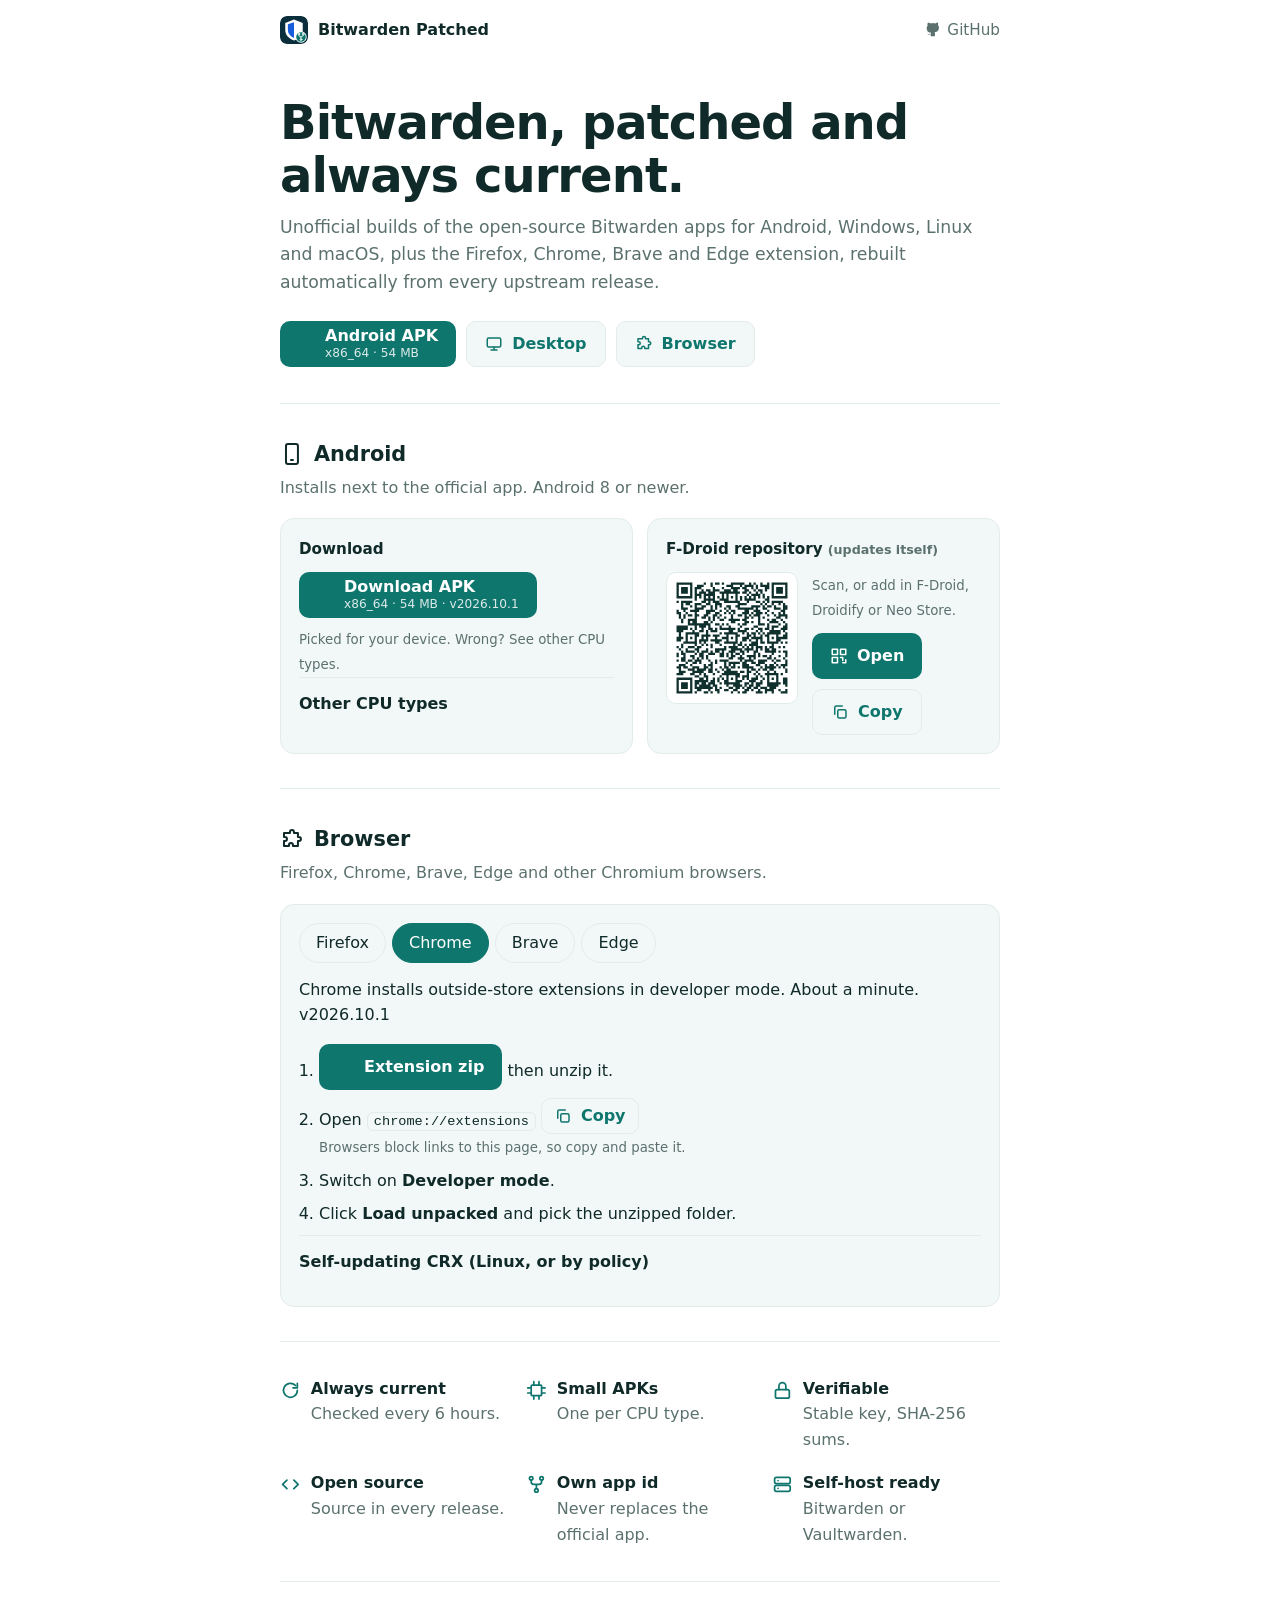
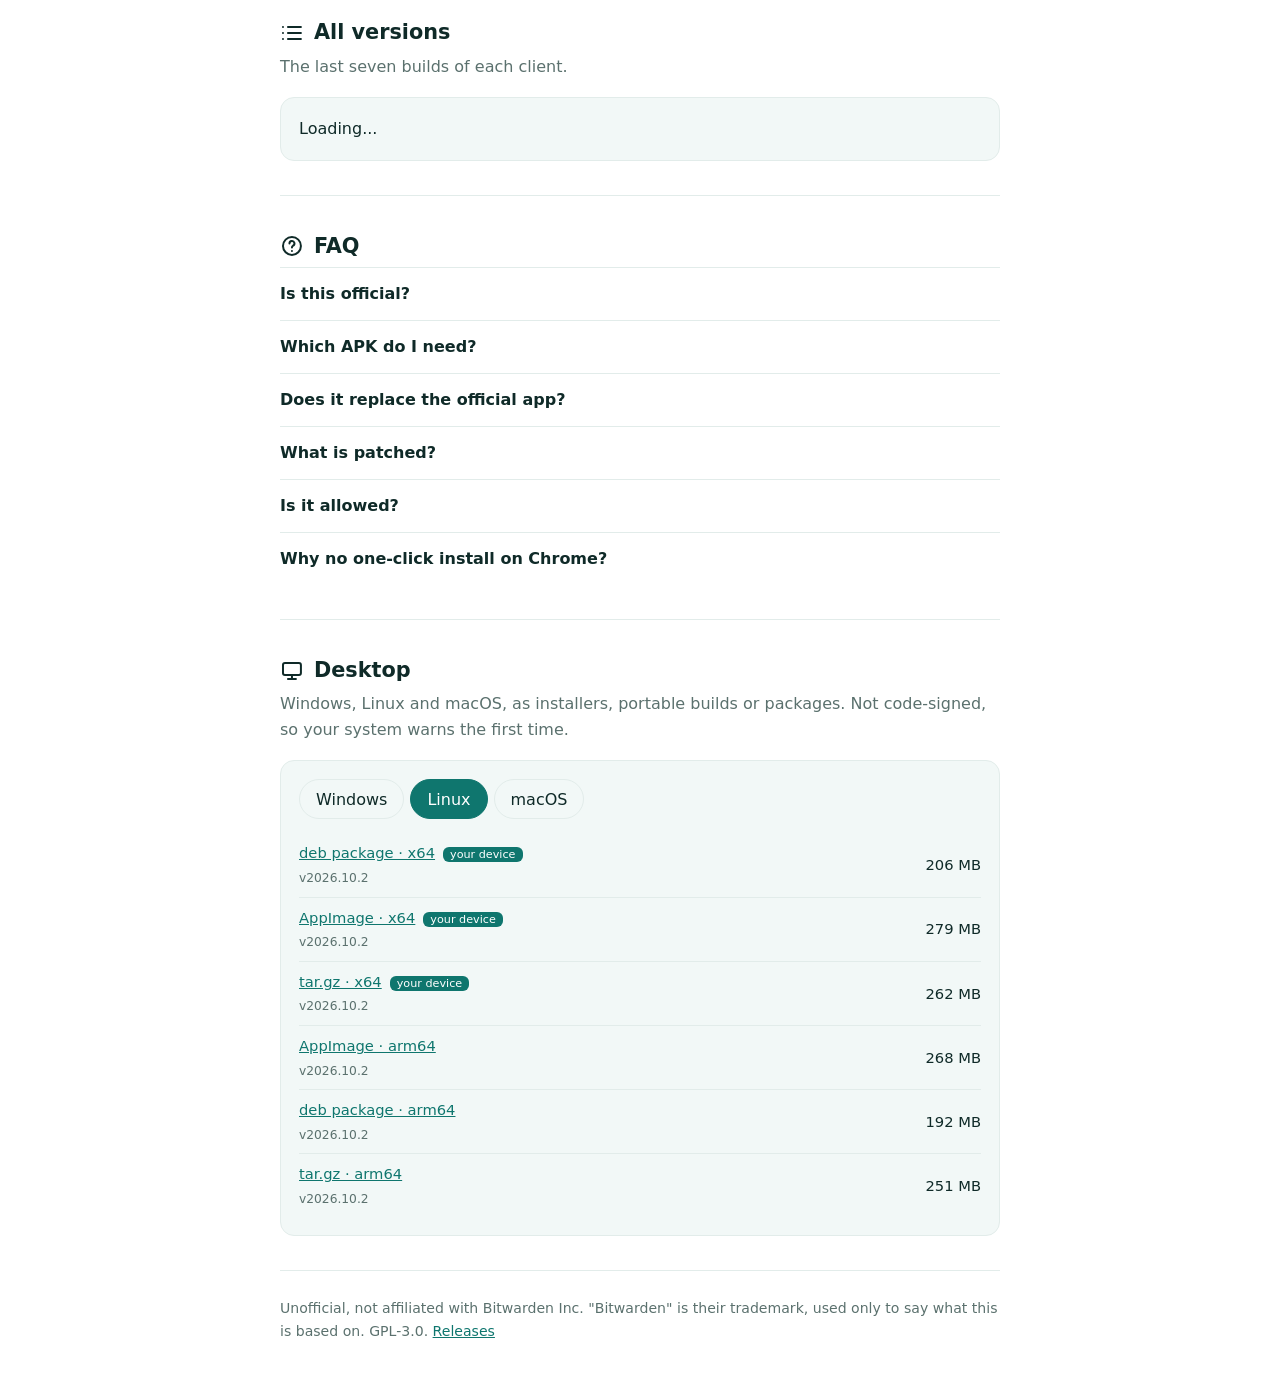
==== index.html @ cbc210ca "Bitwarden Patched site" ====
<!DOCTYPE html>
<html lang="en"><head><meta charset="utf-8">
<meta name="viewport" content="width=device-width,initial-scale=1,viewport-fit=cover">
<title>Bitwarden Patched: auto-updated Bitwarden for Android, Windows, Linux, macOS and browsers</title>
<meta name="description" content="Download patched, auto-updated builds of the open-source Bitwarden apps for Android (per-CPU APKs, F-Droid repo), Windows, Linux and macOS desktop, and the Firefox, Chrome, Brave and Edge extensions. Built from every upstream release.">
<meta name="keywords" content="Bitwarden, Bitwarden APK, Bitwarden F-Droid, Bitwarden TOTP, Bitwarden premium features, Vaultwarden client, Bitwarden fork, password manager">
<link rel="canonical" href="https://mkalmousli.github.io/BitwardenPatched/">
<meta name="theme-color" content="#0f766e"><meta name="color-scheme" content="light dark">
<link rel="icon" href="favicon.svg" type="image/svg+xml"><link rel="manifest" href="site.webmanifest">
<meta property="og:type" content="website"><meta property="og:site_name" content="Bitwarden Patched">
<meta property="og:title" content="Bitwarden Patched: auto-updated Bitwarden APK and browser extension">
<meta property="og:description" content="Patched builds of the open-source Bitwarden clients for Android, Windows, Linux, macOS, Firefox and Chromium browsers. Updated automatically.">
<meta property="og:url" content="https://mkalmousli.github.io/BitwardenPatched/">
<meta property="og:image" content="https://mkalmousli.github.io/BitwardenPatched/og.png"><meta property="og:image:width" content="1200"><meta property="og:image:height" content="630">
<meta name="twitter:card" content="summary_large_image"><meta name="twitter:title" content="Bitwarden Patched"><meta name="twitter:description" content="Auto-updated patched builds of the open-source Bitwarden apps for Android, Windows, Linux, macOS and browsers."><meta name="twitter:image" content="https://mkalmousli.github.io/BitwardenPatched/og.png">
<script type="application/ld+json">{"@context":"https://schema.org","@graph":[
{"@type":"SoftwareApplication","name":"Bitwarden Patched","applicationCategory":"SecurityApplication","operatingSystem":"Android 8+, Windows, Linux, macOS, Firefox, Chrome, Edge, Brave","description":"Unofficial patched builds of the open-source Bitwarden clients, rebuilt automatically from every upstream release.","url":"https://mkalmousli.github.io/BitwardenPatched/","image":"https://mkalmousli.github.io/BitwardenPatched/og.png","license":"https://www.gnu.org/licenses/gpl-3.0.html","isBasedOn":"https://github.com/bitwarden/android","offers":{"@type":"Offer","price":"0","priceCurrency":"USD"}},
{"@type":"FAQPage","mainEntity":[
{"@type":"Question","name":"Is Bitwarden Patched official?","acceptedAnswer":{"@type":"Answer","text":"No. It is an unofficial community fork built from the open-source Bitwarden clients and is not affiliated with Bitwarden Inc."}},
{"@type":"Question","name":"Which Android APK should I download?","acceptedAnswer":{"@type":"Answer","text":"Most phones made since 2017 need arm64-v8a. The site detects it for you. Older 32-bit phones need armeabi-v7a; emulators and Chromebooks usually need x86_64."}},
{"@type":"Question","name":"Does it replace the official Bitwarden app?","acceptedAnswer":{"@type":"Answer","text":"No. It uses its own application id (com.x8bit.bitwarden.patched), so it installs next to the official app."}},
{"@type":"Question","name":"How do I get automatic updates on Android?","acceptedAnswer":{"@type":"Answer","text":"Add the F-Droid repository from this page (scan the QR code) to F-Droid, Droidify or Neo Store."}}]}]}</script>
<style>
:root{--a:#0f766e;--a2:#14b8a6;--bg:#fff;--ink:#0f2a28;--mut:#5b716e;--line:#e2ecea;--soft:#f2f8f7;--on:#fff}
@media(prefers-color-scheme:dark){:root{--a:#2dd4bf;--a2:#14b8a6;--bg:#081a1b;--ink:#e6f4f2;--mut:#90b0ab;--line:#1a3b3b;--soft:#0e2527;--on:#042f2e}}
*{box-sizing:border-box;-webkit-tap-highlight-color:transparent}
a,button,summary{touch-action:manipulation}button,.btn,summary{-webkit-user-select:none;user-select:none}
:focus:not(:focus-visible){outline:none}:focus-visible{outline:2px solid var(--a2);outline-offset:2px}
html{scroll-behavior:smooth}
body{margin:0;font:16px/1.6 system-ui,-apple-system,"Segoe UI",Roboto,sans-serif;color:var(--ink);background:var(--bg);-webkit-text-size-adjust:100%}
a{color:var(--a)}
.i{width:1.15em;height:1.15em;fill:none;stroke:currentColor;stroke-width:2;stroke-linecap:round;stroke-linejoin:round;flex:none}
.wrap{max-width:760px;margin:auto;padding:0 20px}
.skip{position:absolute;left:-999px}.skip:focus{left:8px;top:8px;background:#fff;color:#000;padding:8px;z-index:9}
header{display:flex;align-items:center;gap:10px;height:60px}
.logo{width:28px;height:28px;border-radius:7px}
header b{margin-right:auto}
header a{color:var(--mut);text-decoration:none;display:flex;align-items:center;gap:6px;font-size:.95rem}
h1{font-size:clamp(2rem,7vw,3rem);line-height:1.1;margin:36px 0 12px;letter-spacing:-.02em}
.lead{color:var(--mut);font-size:1.08rem;margin:0 0 24px}
.row{display:flex;gap:10px;flex-wrap:wrap}
.btn{display:inline-flex;align-items:center;justify-content:center;gap:9px;background:var(--a);color:var(--on);text-decoration:none;border:0;border-radius:10px;padding:0 18px;min-height:46px;font:inherit;font-weight:600;cursor:pointer;transition:opacity .15s,transform .1s}
.btn:hover{opacity:.9}.btn:active{transform:scale(.97)}
.btn.alt{background:var(--soft);color:var(--a);border:1px solid var(--line)}
.btn small{display:block;font-weight:400;font-size:.76rem;opacity:.85;line-height:1.2;color:inherit}
.btn .i{width:18px;height:18px}.i.fill{fill:currentColor;stroke:none}
.btn span{text-align:left;line-height:1.25}
section{padding:34px 0;border-top:1px solid var(--line)}
h2{display:flex;align-items:center;gap:10px;font-size:1.3rem;margin:0 0 4px}
.sub{color:var(--mut);margin:0 0 18px}
.box{border:1px solid var(--line);border-radius:14px;padding:18px;background:var(--soft)}
.two{display:grid;grid-template-columns:1fr 1fr;gap:14px}
@media(max-width:640px){.two{grid-template-columns:1fr}.btn.full{width:100%}}
.qr{display:flex;gap:14px;align-items:flex-start}
.qr img{width:132px;height:132px;border-radius:10px;background:#fff;padding:5px;border:1px solid var(--line);flex:none}
h3{font-size:.95rem;margin:0 0 10px}
.muted,small{color:var(--mut)}
code{background:var(--soft);border:1px solid var(--line);padding:1px 6px;border-radius:6px;font-size:.85rem;overflow-wrap:anywhere}
.tabs{display:flex;gap:6px;flex-wrap:wrap;margin-bottom:14px}
.tabs button{border:1px solid var(--line);background:none;color:var(--ink);border-radius:999px;padding:0 16px;min-height:40px;font:inherit;cursor:pointer}
.tabs button.on{background:var(--a);color:var(--on);border-color:var(--a)}
ol{padding-left:20px;margin:8px 0}li{margin:8px 0}
table{width:100%;border-collapse:collapse;font-size:.92rem}td{padding:8px 0;border-bottom:1px solid var(--line)}td:last-child{text-align:right;white-space:nowrap}tr:last-child td{border:0}
details{border-top:1px solid var(--line);padding:6px 0}details:first-child{border:0}
summary{cursor:pointer;font-weight:600;min-height:40px;display:flex;align-items:center}
summary::marker{color:var(--mut)}
.tag{font-size:.7rem;background:var(--a);color:var(--on);border-radius:6px;padding:1px 7px;margin-left:8px}
.facts{display:grid;grid-template-columns:repeat(auto-fit,minmax(200px,1fr));gap:18px;list-style:none;padding:0;margin:0}
.facts li{display:flex;gap:10px;align-items:flex-start;margin:0;color:var(--mut)}.facts .i{color:var(--a);margin-top:4px;width:1.3em;height:1.3em}.facts b{color:var(--ink);display:block}
footer{border-top:1px solid var(--line);padding:26px 0 48px;color:var(--mut);font-size:.88rem}
.skeleton{color:var(--mut)}
@media(prefers-reduced-motion:reduce){*{transition:none!important;scroll-behavior:auto!important}}
</style></head><body>
<svg width="0" height="0" style="position:absolute" aria-hidden="true"><defs>
<symbol id="phone" viewBox="0 0 24 24"><rect x="6" y="2" width="12" height="20" rx="2"/><path d="M11 18h2"/></symbol>
<symbol id="monitor" viewBox="0 0 24 24"><rect x="3" y="4" width="18" height="12" rx="2"/><path d="M8 20h8M12 16v4"/></symbol><symbol id="puzzle" viewBox="0 0 24 24"><path d="M10 4a2 2 0 1 1 4 0v1h4v4h1a2 2 0 1 1 0 4h-1v5h-5v-1a2 2 0 1 0-4 0v1H4v-5h1a2 2 0 1 0 0-4H4V5h6z"/></symbol>
<symbol id="dl" viewBox="0 0 24 24"><path d="M12 3v12m0 0l-4-4m4 4l4-4M4 20h16"/></symbol>
<symbol id="copy" viewBox="0 0 24 24"><rect x="9" y="9" width="11" height="11" rx="2"/><path d="M5 15V6a2 2 0 0 1 2-2h8"/></symbol>
<symbol id="check" viewBox="0 0 24 24"><path d="M5 12l5 5L20 7"/></symbol>
<symbol id="gh" viewBox="0 0 24 24"><path d="M9 19c-4 1-4-2-6-2m12 4v-3.5c0-1 .1-1.400-.5-2 3-.3 6-1.500 6-6.500a5 5 0 0 0-1.300-3.500 4.600 4.600 0 0 0-.1-3.500s-1.100-.3-3.500 1.300a12 12 0 0 0-6 0C6.200 2.300 5.100 2.600 5.100 2.600a4.600 4.600 0 0 0-.1 3.500A5 5 0 0 0 3.700 9.600c0 5 3 6.200 6 6.500-.6.600-.6 1.200-.5 2V21"/></symbol>
<symbol id="refresh" viewBox="0 0 24 24"><path d="M20 12a8 8 0 1 1-2.300-5.700M20 4v5h-5"/></symbol>
<symbol id="cpu" viewBox="0 0 24 24"><rect x="6" y="6" width="12" height="12" rx="1"/><path d="M9 2v4m6-4v4M9 18v4m6-4v4M2 9h4m-4 6h4m12-6h4m-4 6h4"/></symbol>
<symbol id="lock" viewBox="0 0 24 24"><rect x="4" y="11" width="16" height="10" rx="2"/><path d="M8 11V7a4 4 0 0 1 8 0v4"/></symbol>
<symbol id="code" viewBox="0 0 24 24"><path d="M8 7l-5 5 5 5m8-10l5 5-5 5"/></symbol>
<symbol id="fork" viewBox="0 0 24 24"><circle cx="6" cy="5" r="2"/><circle cx="18" cy="5" r="2"/><circle cx="12" cy="19" r="2"/><path d="M6 7v2a3 3 0 0 0 3 3h6a3 3 0 0 0 3-3V7M12 12v5"/></symbol>
<symbol id="server" viewBox="0 0 24 24"><rect x="3" y="4" width="18" height="7" rx="2"/><rect x="3" y="13" width="18" height="7" rx="2"/><path d="M7 7.500h.01M7 16.500h.01"/></symbol>
<symbol id="qr" viewBox="0 0 24 24"><rect x="3" y="3" width="7" height="7"/><rect x="14" y="3" width="7" height="7"/><rect x="3" y="14" width="7" height="7"/><path d="M14 14h3v3m4 0v4h-4m0-3v-1"/></symbol>
<symbol id="help" viewBox="0 0 24 24"><circle cx="12" cy="12" r="9"/><path d="M9.500 9.500a2.500 2.500 0 1 1 3.500 2.300c-.7.400-1 .9-1 1.700M12 17h.01"/></symbol>
<symbol id="list" viewBox="0 0 24 24"><path d="M8 6h13M8 12h13M8 18h13M3 6h.01M3 12h.01M3 18h.01"/></symbol>
</defs></svg>
<a class="skip" href="#main">Skip to content</a>
<div class="wrap">
<header><svg class="logo" viewBox="0 0 64 64" aria-hidden="true"><rect width="64" height="64" rx="14" fill="#0b2e3c"/><path d="M32 8 12 16v16c0 12 8 19 20 24 12-5 20-12 20-24V16z" fill="#fff"/><path d="M32 14v36c-9-4-14-10-14-18V19z" fill="#175ddc"/><circle cx="48" cy="48" r="13" fill="#fff"/><circle cx="48" cy="48" r="11" fill="#0f766e"/><g stroke="#fff" stroke-width="2" fill="none" stroke-linecap="round"><path d="M43 41v4l5 3v5M53 41v4l-5 3"/><circle cx="43" cy="41" r="2" fill="#0f766e"/><circle cx="53" cy="41" r="2" fill="#0f766e"/><circle cx="48" cy="54" r="2" fill="#0f766e"/></g></svg>
<b>Bitwarden Patched</b><a href="https://github.com/mkalmousli/BitwardenPatched"><svg class="i fill"><use href="#gh"/></svg><span>GitHub</span></a></header>

<main id="main">
<h1>Bitwarden, patched and always current.</h1>
<p class="lead">Unofficial builds of the open-source Bitwarden apps for Android, Windows, Linux and macOS, plus the Firefox, Chrome, Brave and Edge extension, rebuilt automatically from every upstream release.</p>
<div class="row"><a class="btn" id="heroApk" href="#android"><svg class="i"><use href="#phone"/></svg><span>Android</span></a><a class="btn alt" href="#desktop"><svg class="i"><use href="#monitor"/></svg><span>Desktop</span></a><a class="btn alt" href="#browser"><svg class="i"><use href="#puzzle"/></svg><span>Browser</span></a></div>

<section id="android" style="margin-top:36px"><h2><svg class="i"><use href="#phone"/></svg>Android</h2><p class="sub">Installs next to the official app. Android 8 or newer.</p>
<div class="two">
<div class="box"><h3>Download</h3><div id="apk" class="skeleton">Loading latest version...</div>
<details><summary>Other CPU types</summary><div id="apks"></div></details></div>
<div class="box"><h3>F-Droid repository <small>(updates itself)</small></h3>
<div class="qr"><img id="qr" src="fdroid-qr.svg" alt="QR code for the F-Droid repository" width="132" height="132">
<div><p class="muted" style="margin:0 0 10px"><small>Scan, or add in F-Droid, Droidify or Neo Store.</small></p>
<div class="row"><a class="btn" id="fd" href="#"><svg class="i"><use href="#qr"/></svg>Open</a><button class="btn alt" id="cp" type="button"><svg class="i"><use href="#copy"/></svg>Copy</button></div></div></div></div>
</div></section>

<section id="browser"><h2><svg class="i"><use href="#puzzle"/></svg>Browser</h2><p class="sub">Firefox, Chrome, Brave, Edge and other Chromium browsers.</p>
<div class="box"><div class="tabs" id="tabs" role="tablist"></div><div id="bro" class="skeleton">Loading...</div></div></section>

<section><ul class="facts">
<li><svg class="i"><use href="#refresh"/></svg><div><b>Always current</b>Checked every 6 hours.</div></li>
<li><svg class="i"><use href="#cpu"/></svg><div><b>Small APKs</b>One per CPU type.</div></li>
<li><svg class="i"><use href="#lock"/></svg><div><b>Verifiable</b>Stable key, SHA-256 sums.</div></li>
<li><svg class="i"><use href="#code"/></svg><div><b>Open source</b>Source in every release.</div></li>
<li><svg class="i"><use href="#fork"/></svg><div><b>Own app id</b>Never replaces the official app.</div></li>
<li><svg class="i"><use href="#server"/></svg><div><b>Self-host ready</b>Bitwarden or Vaultwarden.</div></li>
</ul></section>

<section id="downloads"><h2><svg class="i"><use href="#list"/></svg>All versions</h2><p class="sub">The last seven builds of each client.</p>
<div class="box" id="dl">Loading...</div></section>

<section id="faq"><h2><svg class="i"><use href="#help"/></svg>FAQ</h2>
<details><summary>Is this official?</summary><p>No. It is an unofficial fork of the open-source Bitwarden clients, not affiliated with Bitwarden Inc.</p></details>
<details><summary>Which APK do I need?</summary><p>Most phones since 2017 need <b>arm64-v8a</b>, and the button above picks for you. Older 32-bit phones: <b>armeabi-v7a</b>. Emulators and Chromebooks: <b>x86_64</b>.</p></details>
<details><summary>Does it replace the official app?</summary><p>No. The app id is <code>com.x8bit.bitwarden.patched</code>, so both install side by side. You sign in with your normal account.</p></details>
<details><summary>What is patched?</summary><p>The client-side premium check, plus name, app id and logo badge. Encryption, networking and sync are untouched, and anything the server enforces still follows your plan. <a href="https://github.com/mkalmousli/BitwardenPatched#patches">Patch list</a>.</p></details>
<details><summary>Is it allowed?</summary><p>The clients are GPL-3.0, so modifying and redistributing them is permitted. Bitwarden's hosted service has its own terms; self-hosting is the intended setup.</p></details>
<details><summary>Why no one-click install on Chrome?</summary><p>Chrome, Brave and Edge only install outside-store extensions in developer mode. Firefox installs the signed add-on directly.</p></details>
</section>
</main>
<section id="desktop"><h2><svg class="i"><use href="#monitor"/></svg>Desktop</h2><p class="sub">Windows, Linux and macOS, as installers, portable builds or packages. Not code-signed, so your system warns the first time.</p>
<div class="box"><div class="tabs" id="ostabs" role="tablist"></div><div id="dsk" class="skeleton">Loading...</div></div></section>
<footer>Unofficial, not affiliated with Bitwarden Inc. "Bitwarden" is their trademark, used only to say what this is based on. GPL-3.0. <a href="https://github.com/mkalmousli/BitwardenPatched/releases">Releases</a></footer>
</div>

<script>
const R="mkalmousli/BitwardenPatched",FP="B1D78FEC2A8513EFD0EF78AE2C73887DFDC84F4CE6C786C61D524E1D4B43821B";
const $=id=>document.getElementById(id),mb=n=>(n/1048576).toFixed(0)+" MB",fmt=n=>n.toLocaleString(),day=d=>new Date(d).toLocaleDateString(undefined,{year:"numeric",month:"short",day:"numeric"});
const ic=n=>`<svg class="i"><use href="#${n}"/></svg>`;
const base=location.origin+location.pathname.replace(/[^/]*$/,"");
const repoUrl=base+"repo?fingerprint="+FP;
$("fd").href=repoUrl.replace(/^https?:\/\//,"fdroidrepos://");
const copied=(b,html)=>{b.innerHTML=ic("check")+"Copied";setTimeout(()=>b.innerHTML=html,1500)};
$("cp").onclick=()=>navigator.clipboard.writeText(repoUrl).then(()=>copied($("cp"),ic("copy")+"Copy"));

const ABI={"arm64-v8a":"Most phones since 2017","armeabi-v7a":"Older 32-bit phones","x86_64":"Emulators, Chromebooks","x86":"Old emulators","universal":"Any device (larger)"};
async function guessAbi(){
  try{const h=await navigator.userAgentData.getHighEntropyValues(["architecture","bitness"]);
    if(h.architecture==="arm")return h.bitness==="32"?"armeabi-v7a":"arm64-v8a";
    if(h.architecture==="x86")return h.bitness==="32"?"x86":"x86_64";}catch(e){}
  return /armv7|armeabi/i.test(navigator.userAgent)?"armeabi-v7a":"arm64-v8a";
}
const abiOf=a=>(a.name.match(/-(arm64-v8a|armeabi-v7a|x86[_-]64|x86|universal)\.apk$/)||[])[1]?.replace("x86-64","x86_64");
const me=navigator.brave?"brave":/Firefox\//.test(navigator.userAgent)?"firefox":/Edg\//.test(navigator.userAgent)?"edge":"chrome";
const BROWSERS={firefox:{name:"Firefox",ext:"about:debugging#/runtime/this-firefox"},chrome:{name:"Chrome",ext:"chrome://extensions"},brave:{name:"Brave",ext:"brave://extensions"},edge:{name:"Edge",ext:"edge://extensions"}};
let rel={},counts={};
const dl=a=>a.pages?base+a.pages:a.release_url,cnt=a=>counts[a.name]!=null?` &middot; ${fmt(counts[a.name])} downloads`:"";
function showBrowser(k){
  document.querySelectorAll("#tabs button").forEach(b=>{b.classList.toggle("on",b.dataset.k===k);b.setAttribute("aria-selected",b.dataset.k===k)});
  const v=rel.browser;$("bro").classList.remove("skeleton");
  if(!v){$("bro").textContent="No browser release yet.";return}
  const a=v.assets,zip=a.find(x=>/chrome\.zip$/.test(x.name)),ffzip=a.find(x=>/firefox\.zip$/.test(x.name)),
    xpi=a.find(x=>x.name.endsWith(".xpi")&&x.pages),crx=a.find(x=>x.name.endsWith(".crx")&&x.pages),ver=v.tag.replace("browser-v","");
  if(k==="firefox"){
    $("bro").innerHTML=xpi?`<a class="btn full" href="${dl(xpi)}">${ic("dl")}<span>Add to Firefox<small>One click, then confirm. Updates itself. v${ver}</small></span></a>`
      :`<p>The signed Firefox add-on is not available for this version yet.</p>`+(ffzip?`<a class="btn" href="${ffzip.release_url}">${ic("dl")}Firefox zip</a><p class="muted"><small>Temporary install: open <code>about:debugging#/runtime/this-firefox</code>, choose Load Temporary Add-on, pick the zip.</small></p>`:"");
  }else{
    const b=BROWSERS[k];
    $("bro").innerHTML=`<p style="margin-top:0">${b.name} installs outside-store extensions in developer mode. About a minute. v${ver}</p>
    <ol><li><a class="btn" href="${zip?zip.release_url:"#"}">${ic("dl")}Extension zip</a> then unzip it.</li>
    <li>Open <code>${b.ext}</code> <button class="btn alt" id="ce" type="button" style="min-height:36px;padding:0 12px">${ic("copy")}Copy</button><br><small>Browsers block links to this page, so copy and paste it.</small></li>
    <li>Switch on <b>Developer mode</b>.</li><li>Click <b>Load unpacked</b> and pick the unzipped folder.</li></ol>
    ${crx?`<details><summary>Self-updating CRX (Linux, or by policy)</summary><p><a class="btn alt" href="${dl(crx)}">${ic("dl")}.crx</a></p><p class="muted"><small>Drag it onto the extensions page. Chrome on Windows and macOS only accepts it through an extension policy.</small></p></details>`:""}`;
    $("ce").onclick=()=>navigator.clipboard.writeText(b.ext).then(()=>copied($("ce"),ic("copy")+"Copy"));
  }
}
const OSN={windows:"Windows",linux:"Linux",macos:"macOS"},myos=/Win/.test(navigator.platform)?"windows":/Mac/.test(navigator.platform)?"macos":"linux";
const osOf=a=>(a.name.match(/-(windows|linux|macos)-(x64|arm64)-/)||[]).slice(1);
const kindOf=n=>/Setup/.test(n)?"Installer":/Portable/.test(n)?"Portable exe":/AppImage$/.test(n)?"AppImage":/\.deb$/.test(n)?"deb package":/\.dmg$/.test(n)?"dmg disk image":/\.zip$/.test(n)?"zip":/tar\.gz$/.test(n)?"tar.gz":n;
async function myArch(){try{const h=await navigator.userAgentData.getHighEntropyValues(["architecture"]);return h.architecture==="arm"?"arm64":"x64"}catch(e){return /Mac/.test(navigator.platform)?"arm64":"x64"}}
async function showDesktop(k){
  document.querySelectorAll("#ostabs button").forEach(b=>{b.classList.toggle("on",b.dataset.k===k);b.setAttribute("aria-selected",b.dataset.k===k)});
  const v=rel.desktop;$("dsk").classList.remove("skeleton");
  if(!v){$("dsk").textContent="No desktop release yet.";return}
  const mine=await myArch(),rows=v.assets.filter(a=>osOf(a)[0]===k&&!/source/.test(a.name)).sort((a,b)=>(osOf(b)[1]===mine)-(osOf(a)[1]===mine));
  $("dsk").innerHTML=rows.length?"<table>"+rows.map(a=>`<tr><td><a href="${dl(a)}">${kindOf(a.name)} &middot; ${osOf(a)[1]}</a>${osOf(a)[1]===mine?'<span class="tag">your device</span>':""}<br><small>v${v.tag.replace("desktop-v","")}${cnt(a)}</small></td><td>${mb(a.size)}</td></tr>`).join("")+"</table>":"Not built for "+OSN[k]+" yet.";
}
function versionTable(list,label){
  return list.map((v,i)=>`<details ${i?"":"open"}><summary>${label} ${v.tag.replace(/^browser-|^desktop-|-bwpm$/g,"")}<small>&nbsp;&middot; ${day(v.built)}</small>${i?"":'<span class="tag">latest</span>'}</summary><p style="margin:0 0 6px"><small><a href="${v.release}">Release notes and checksums</a></small></p><table>`+
    v.assets.filter(a=>a.name!=="SHA256SUMS").map(a=>`<tr><td><a href="${dl(a)}">${a.name.replace(/^bitwarden-patched-/,"")}</a><br><small>${cnt(a).replace(/^ &middot; /,"")}</small></td><td>${mb(a.size)}</td></tr>`).join("")+"</table></details>").join("");
}
Promise.all([fetch("data/versions.json").then(r=>r.json()),
  fetch(`https://api.github.com/repos/${R}/releases?per_page=30`).then(r=>r.json()).catch(()=>[])]).then(async([d,rs])=>{
  if(Array.isArray(rs))for(const r of rs)for(const a of r.assets)counts[a.name]=a.download_count;
  rel={android:d.android[0],browser:d.browser[0],desktop:(d.desktop||[])[0]};
  const apks=(rel.android?.assets||[]).filter(abiOf),guess=await guessAbi(),best=apks.find(a=>abiOf(a)===guess)||apks[0];
  $("apk").classList.remove("skeleton");
  if(best){
    $("apk").innerHTML=`<a class="btn full" href="${dl(best)}">${ic("dl")}<span>Download APK<small>${abiOf(best)} &middot; ${mb(best.size)} &middot; v${rel.android.tag.replace(/^v|-bwpm$/g,"")}</small></span></a><p class="muted" style="margin:8px 0 0"><small>Picked for your device. Wrong? See other CPU types.</small></p>`;
    $("heroApk").href=dl(best);$("heroApk").innerHTML=`${ic("dl")}<span>Android APK<small>${abiOf(best)} &middot; ${mb(best.size)}</small></span>`;
  }else $("apk").textContent="No Android release yet.";
  $("apks").innerHTML="<table>"+apks.map(a=>`<tr><td><a href="${dl(a)}">${abiOf(a)}</a>${abiOf(a)===guess?'<span class="tag">your device</span>':""}<br><small>${ABI[abiOf(a)]}</small></td><td>${mb(a.size)}</td></tr>`).join("")+"</table>";
  $("tabs").innerHTML=Object.entries(BROWSERS).map(([k,b])=>`<button data-k="${k}" role="tab" type="button">${b.name}</button>`).join("");
  document.querySelectorAll("#tabs button").forEach(b=>b.onclick=()=>showBrowser(b.dataset.k));
  showBrowser(me);
  $("ostabs").innerHTML=Object.entries(OSN).map(([k,n])=>`<button data-k="${k}" role="tab" type="button">${n}</button>`).join("");
  document.querySelectorAll("#ostabs button").forEach(b=>b.onclick=()=>showDesktop(b.dataset.k));
  showDesktop(myos);
  $("dl").innerHTML=(d.android.length?"<h3>Android</h3>"+versionTable(d.android,"Android"):"")+(d.browser.length?"<h3 style='margin-top:18px'>Browser extension</h3>"+versionTable(d.browser,"Browser"):"")+((d.desktop||[]).length?"<h3 style='margin-top:18px'>Desktop</h3>"+versionTable(d.desktop,"Desktop"):"")||"No releases yet.";
}).catch(()=>{for(const i of["apk","bro","dsk","dl"]){$(i).classList.remove("skeleton");$(i).innerHTML=`<a class="btn" href="https://github.com/${R}/releases">Open releases on GitHub</a>`}});
</script></body></html>
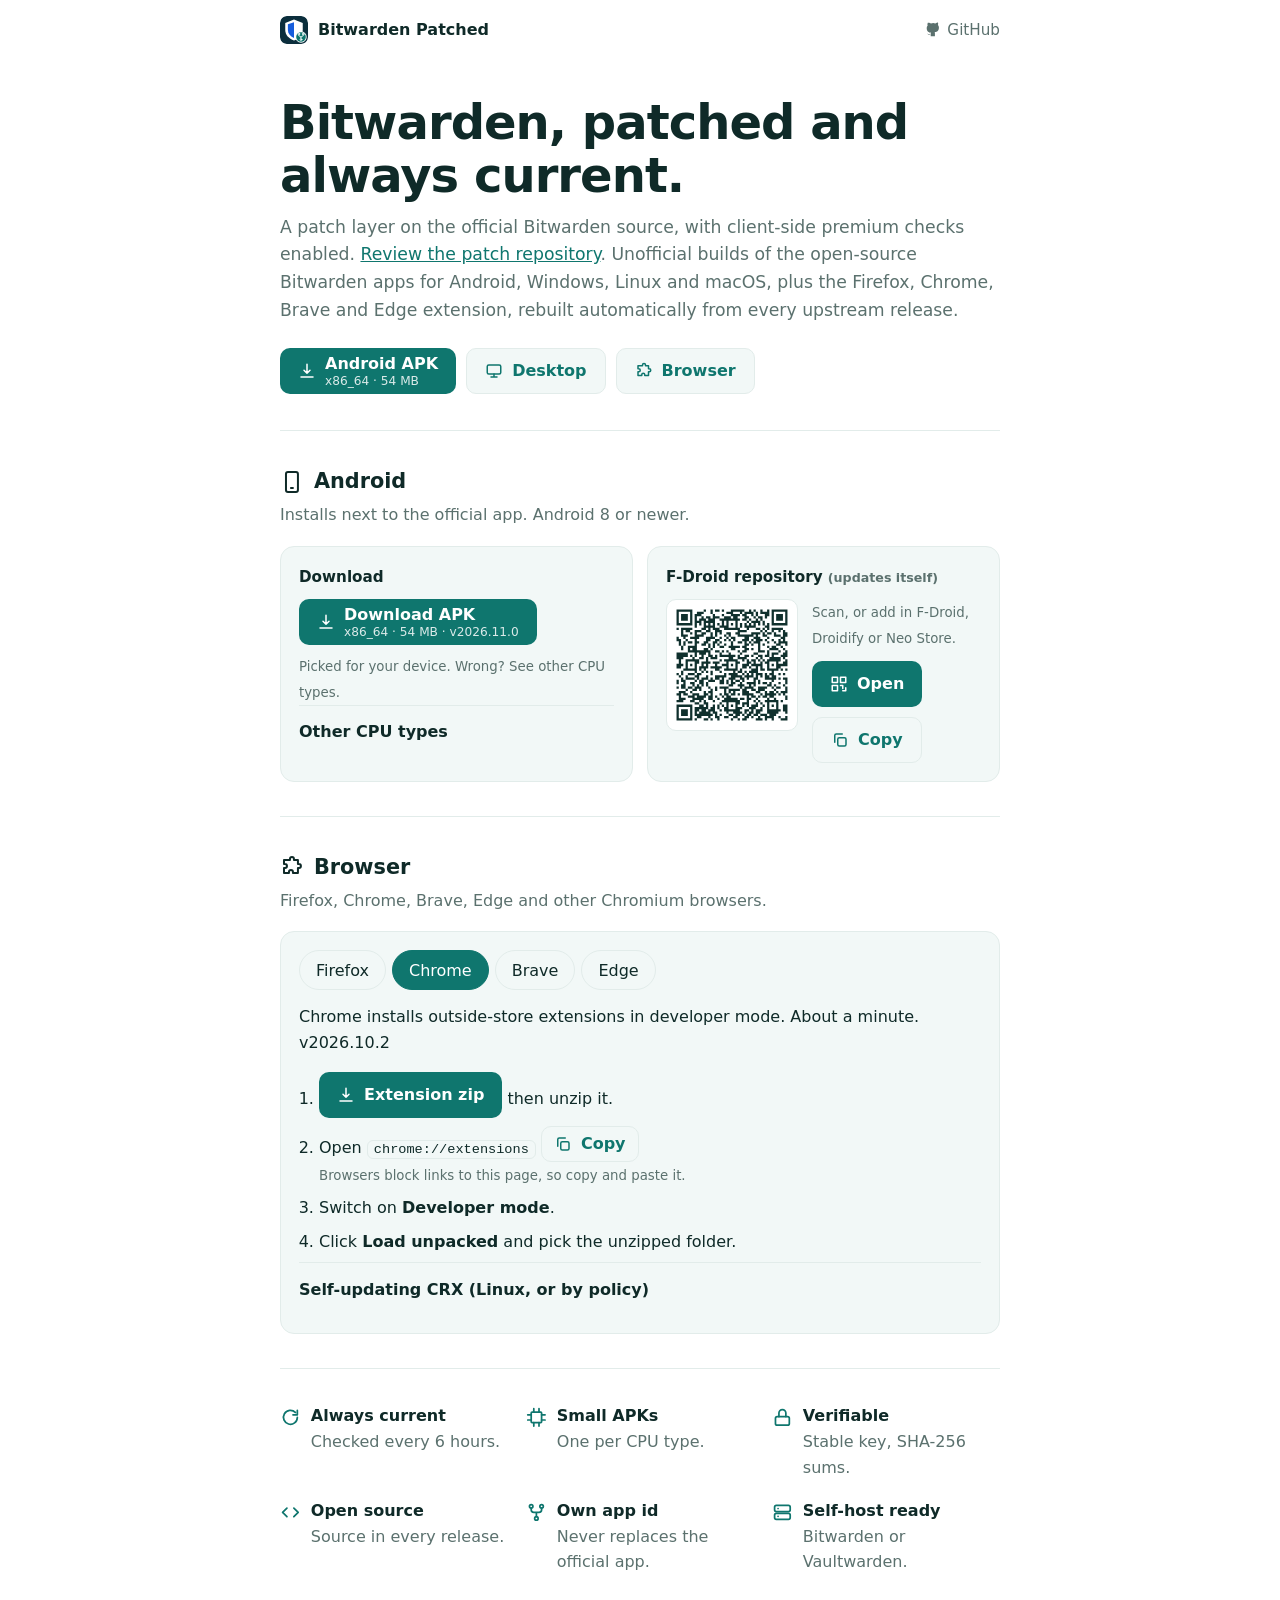
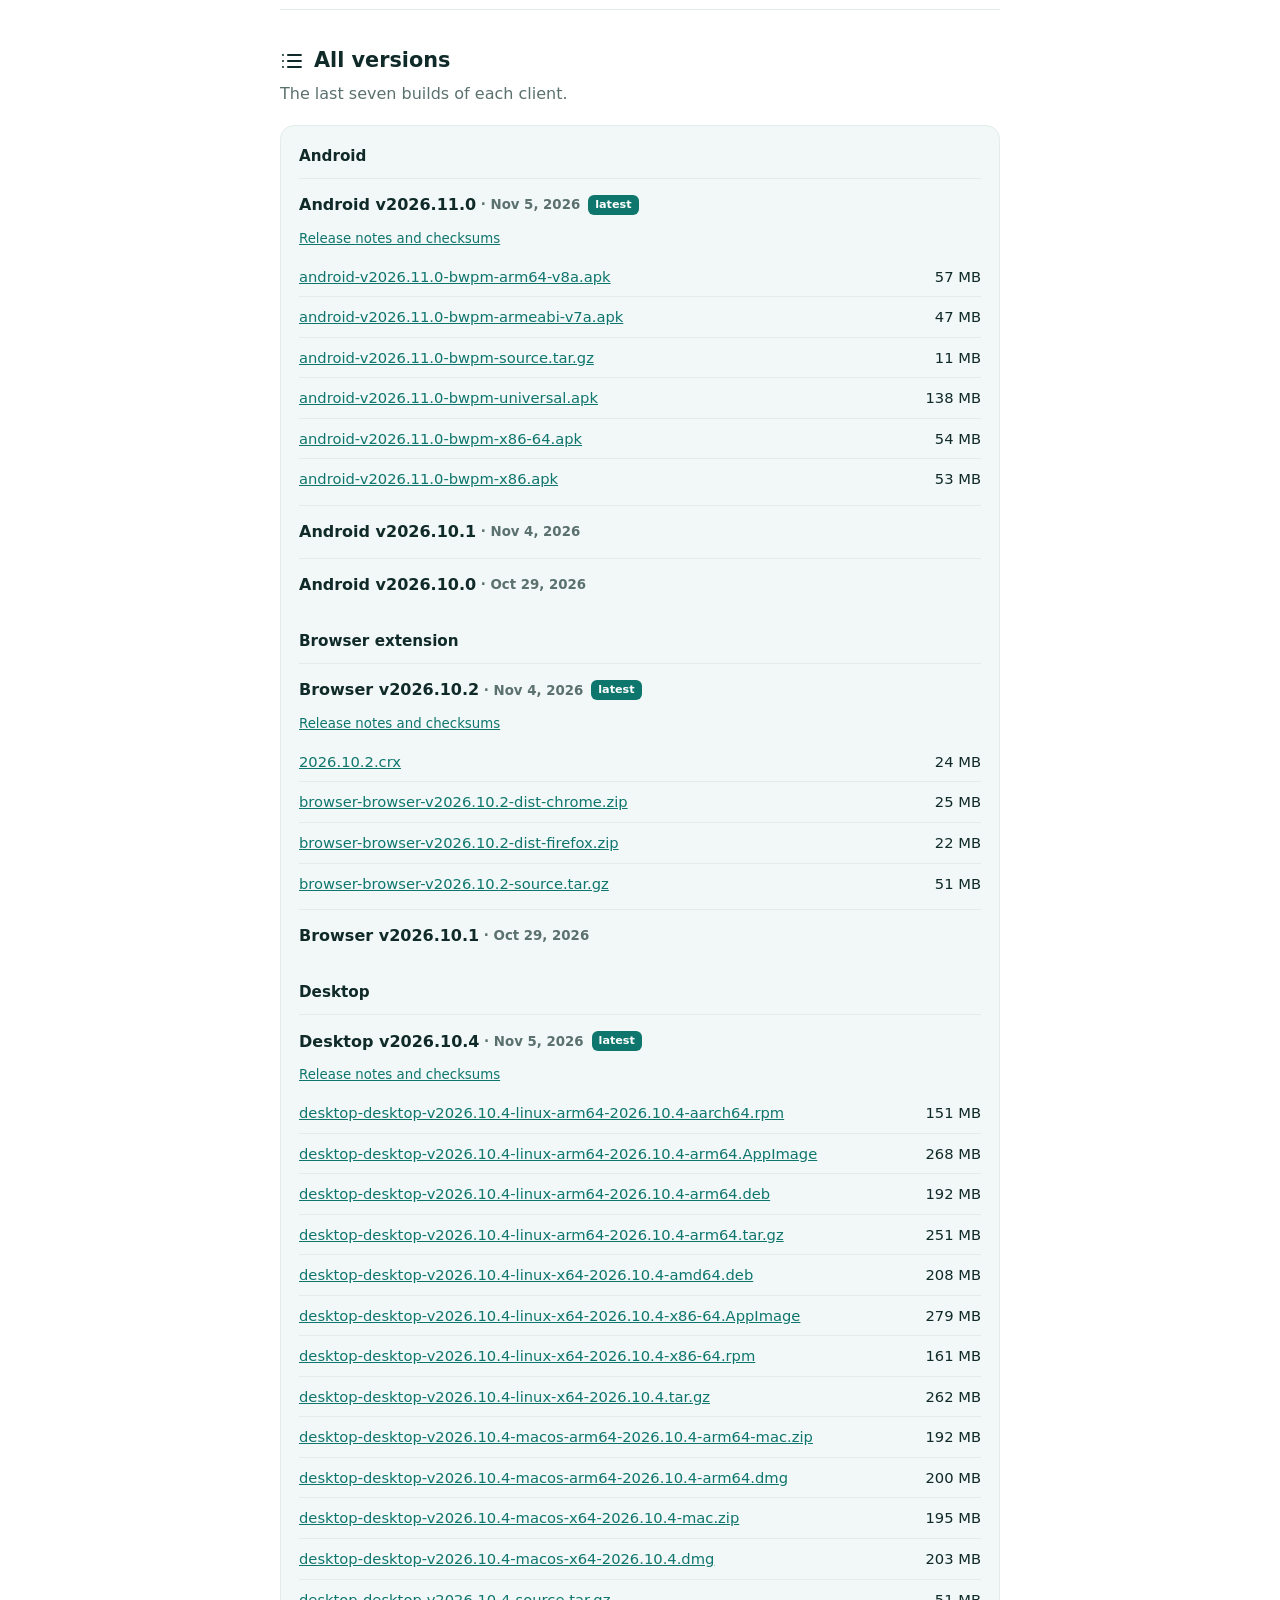
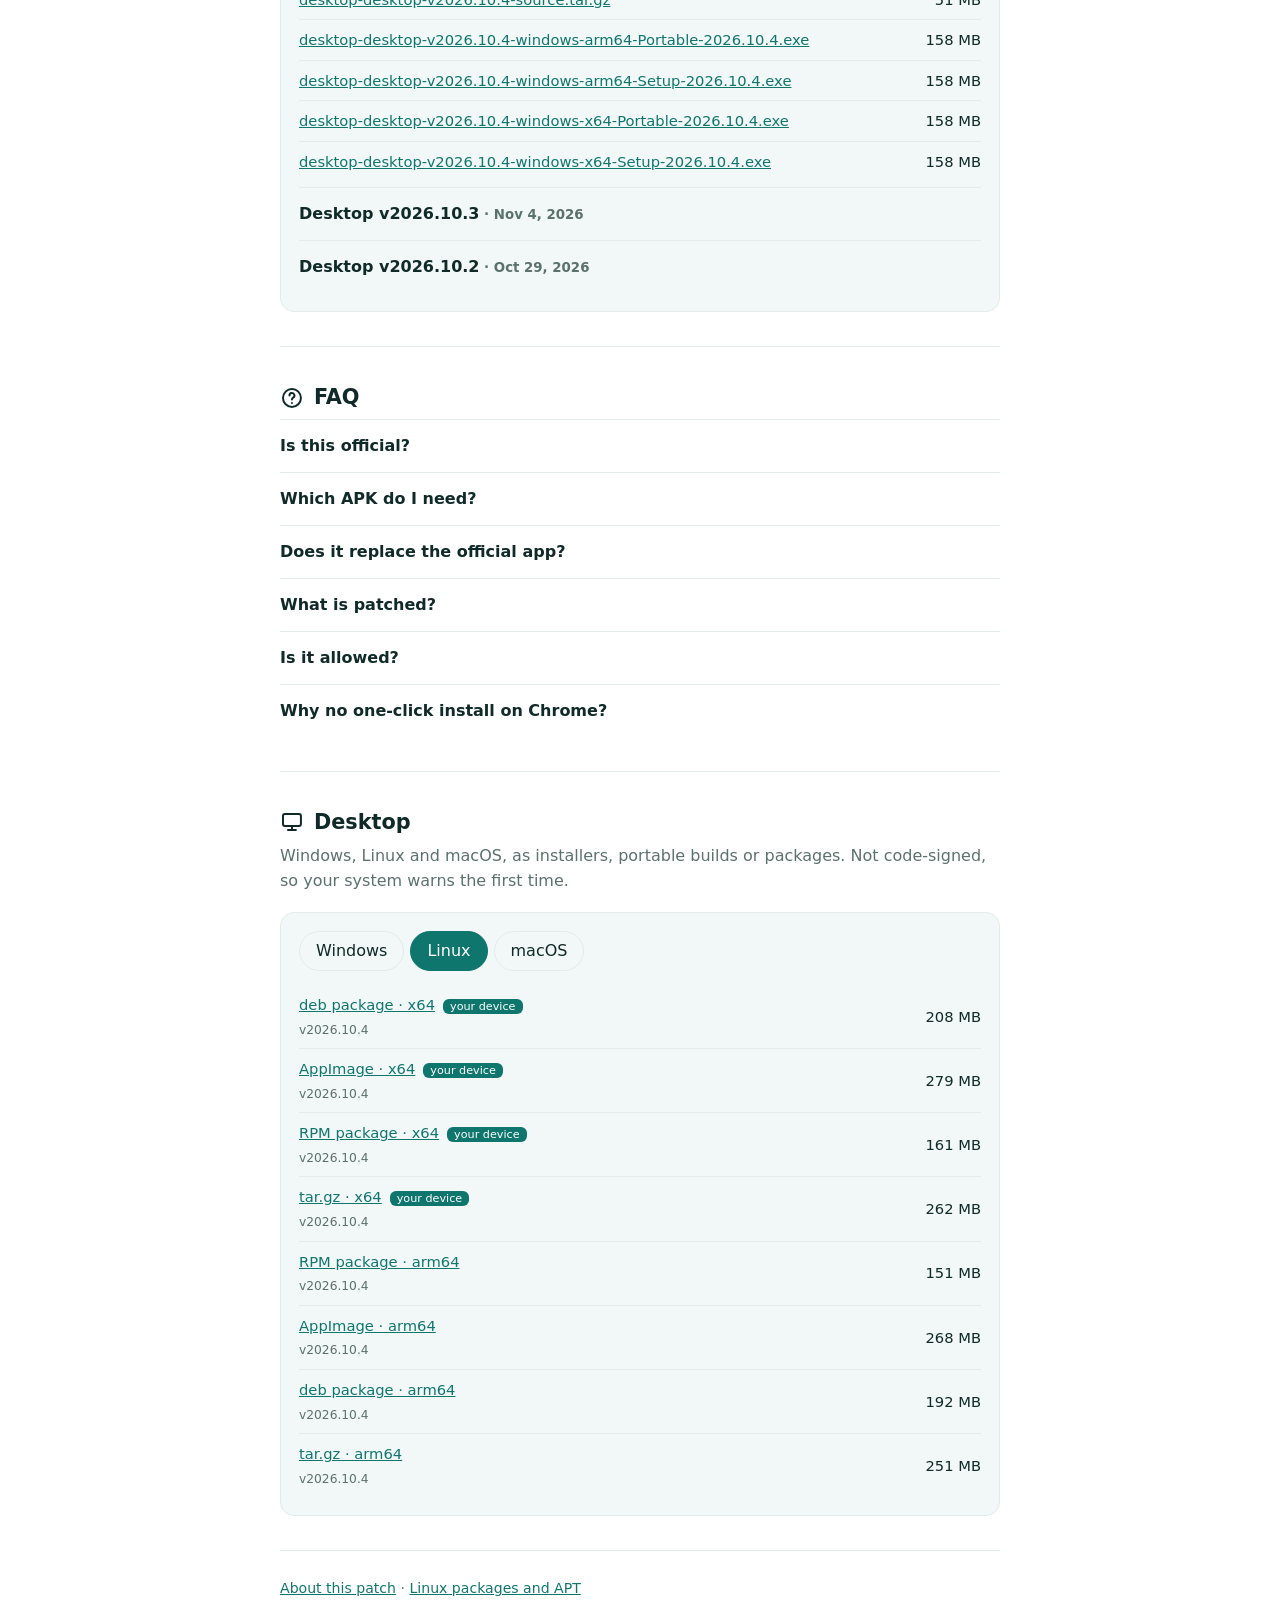
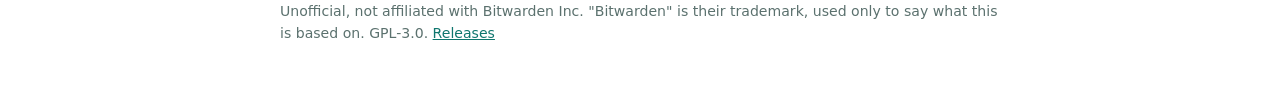
==== commit 893489ab: "Bitwarden Patched site" ====
--- a/index.html
+++ b/index.html
@@ -20,61 +20,11 @@
 {"@type":"Question","name":"Which Android APK should I download?","acceptedAnswer":{"@type":"Answer","text":"Most phones made since 2017 need arm64-v8a. The site detects it for you. Older 32-bit phones need armeabi-v7a; emulators and Chromebooks usually need x86_64."}},
 {"@type":"Question","name":"Does it replace the official Bitwarden app?","acceptedAnswer":{"@type":"Answer","text":"No. It uses its own application id (com.x8bit.bitwarden.patched), so it installs next to the official app."}},
 {"@type":"Question","name":"How do I get automatic updates on Android?","acceptedAnswer":{"@type":"Answer","text":"Add the F-Droid repository from this page (scan the QR code) to F-Droid, Droidify or Neo Store."}}]}]}</script>
-<style>
-:root{--a:#0f766e;--a2:#14b8a6;--bg:#fff;--ink:#0f2a28;--mut:#5b716e;--line:#e2ecea;--soft:#f2f8f7;--on:#fff}
-@media(prefers-color-scheme:dark){:root{--a:#2dd4bf;--a2:#14b8a6;--bg:#081a1b;--ink:#e6f4f2;--mut:#90b0ab;--line:#1a3b3b;--soft:#0e2527;--on:#042f2e}}
-*{box-sizing:border-box;-webkit-tap-highlight-color:transparent}
-a,button,summary{touch-action:manipulation}button,.btn,summary{-webkit-user-select:none;user-select:none}
-:focus:not(:focus-visible){outline:none}:focus-visible{outline:2px solid var(--a2);outline-offset:2px}
-html{scroll-behavior:smooth}
-body{margin:0;font:16px/1.6 system-ui,-apple-system,"Segoe UI",Roboto,sans-serif;color:var(--ink);background:var(--bg);-webkit-text-size-adjust:100%}
-a{color:var(--a)}
-.i{width:1.15em;height:1.15em;fill:none;stroke:currentColor;stroke-width:2;stroke-linecap:round;stroke-linejoin:round;flex:none}
-.wrap{max-width:760px;margin:auto;padding:0 20px}
-.skip{position:absolute;left:-999px}.skip:focus{left:8px;top:8px;background:#fff;color:#000;padding:8px;z-index:9}
-header{display:flex;align-items:center;gap:10px;height:60px}
-.logo{width:28px;height:28px;border-radius:7px}
-header b{margin-right:auto}
-header a{color:var(--mut);text-decoration:none;display:flex;align-items:center;gap:6px;font-size:.95rem}
-h1{font-size:clamp(2rem,7vw,3rem);line-height:1.1;margin:36px 0 12px;letter-spacing:-.02em}
-.lead{color:var(--mut);font-size:1.08rem;margin:0 0 24px}
-.row{display:flex;gap:10px;flex-wrap:wrap}
-.btn{display:inline-flex;align-items:center;justify-content:center;gap:9px;background:var(--a);color:var(--on);text-decoration:none;border:0;border-radius:10px;padding:0 18px;min-height:46px;font:inherit;font-weight:600;cursor:pointer;transition:opacity .15s,transform .1s}
-.btn:hover{opacity:.9}.btn:active{transform:scale(.97)}
-.btn.alt{background:var(--soft);color:var(--a);border:1px solid var(--line)}
-.btn small{display:block;font-weight:400;font-size:.76rem;opacity:.85;line-height:1.2;color:inherit}
-.btn .i{width:18px;height:18px}.i.fill{fill:currentColor;stroke:none}
-.btn span{text-align:left;line-height:1.25}
-section{padding:34px 0;border-top:1px solid var(--line)}
-h2{display:flex;align-items:center;gap:10px;font-size:1.3rem;margin:0 0 4px}
-.sub{color:var(--mut);margin:0 0 18px}
-.box{border:1px solid var(--line);border-radius:14px;padding:18px;background:var(--soft)}
-.two{display:grid;grid-template-columns:1fr 1fr;gap:14px}
-@media(max-width:640px){.two{grid-template-columns:1fr}.btn.full{width:100%}}
-.qr{display:flex;gap:14px;align-items:flex-start}
-.qr img{width:132px;height:132px;border-radius:10px;background:#fff;padding:5px;border:1px solid var(--line);flex:none}
-h3{font-size:.95rem;margin:0 0 10px}
-.muted,small{color:var(--mut)}
-code{background:var(--soft);border:1px solid var(--line);padding:1px 6px;border-radius:6px;font-size:.85rem;overflow-wrap:anywhere}
-.tabs{display:flex;gap:6px;flex-wrap:wrap;margin-bottom:14px}
-.tabs button{border:1px solid var(--line);background:none;color:var(--ink);border-radius:999px;padding:0 16px;min-height:40px;font:inherit;cursor:pointer}
-.tabs button.on{background:var(--a);color:var(--on);border-color:var(--a)}
-ol{padding-left:20px;margin:8px 0}li{margin:8px 0}
-table{width:100%;border-collapse:collapse;font-size:.92rem}td{padding:8px 0;border-bottom:1px solid var(--line)}td:last-child{text-align:right;white-space:nowrap}tr:last-child td{border:0}
-details{border-top:1px solid var(--line);padding:6px 0}details:first-child{border:0}
-summary{cursor:pointer;font-weight:600;min-height:40px;display:flex;align-items:center}
-summary::marker{color:var(--mut)}
-.tag{font-size:.7rem;background:var(--a);color:var(--on);border-radius:6px;padding:1px 7px;margin-left:8px}
-.facts{display:grid;grid-template-columns:repeat(auto-fit,minmax(200px,1fr));gap:18px;list-style:none;padding:0;margin:0}
-.facts li{display:flex;gap:10px;align-items:flex-start;margin:0;color:var(--mut)}.facts .i{color:var(--a);margin-top:4px;width:1.3em;height:1.3em}.facts b{color:var(--ink);display:block}
-footer{border-top:1px solid var(--line);padding:26px 0 48px;color:var(--mut);font-size:.88rem}
-.skeleton{color:var(--mut)}
-@media(prefers-reduced-motion:reduce){*{transition:none!important;scroll-behavior:auto!important}}
-</style></head><body>
+<link rel="stylesheet" href="style.css"></head><body>
 <svg width="0" height="0" style="position:absolute" aria-hidden="true"><defs>
 <symbol id="phone" viewBox="0 0 24 24"><rect x="6" y="2" width="12" height="20" rx="2"/><path d="M11 18h2"/></symbol>
 <symbol id="monitor" viewBox="0 0 24 24"><rect x="3" y="4" width="18" height="12" rx="2"/><path d="M8 20h8M12 16v4"/></symbol><symbol id="puzzle" viewBox="0 0 24 24"><path d="M10 4a2 2 0 1 1 4 0v1h4v4h1a2 2 0 1 1 0 4h-1v5h-5v-1a2 2 0 1 0-4 0v1H4v-5h1a2 2 0 1 0 0-4H4V5h6z"/></symbol>
-<symbol id="dl" viewBox="0 0 24 24"><path d="M12 3v12m0 0l-4-4m4 4l4-4M4 20h16"/></symbol>
+<symbol id="icon-dl" viewBox="0 0 24 24"><path d="M12 3v12m0 0l-4-4m4 4l4-4M4 20h16"/></symbol>
 <symbol id="copy" viewBox="0 0 24 24"><rect x="9" y="9" width="11" height="11" rx="2"/><path d="M5 15V6a2 2 0 0 1 2-2h8"/></symbol>
 <symbol id="check" viewBox="0 0 24 24"><path d="M5 12l5 5L20 7"/></symbol>
 <symbol id="gh" viewBox="0 0 24 24"><path d="M9 19c-4 1-4-2-6-2m12 4v-3.5c0-1 .1-1.400-.5-2 3-.3 6-1.500 6-6.500a5 5 0 0 0-1.300-3.500 4.600 4.600 0 0 0-.1-3.500s-1.100-.3-3.500 1.300a12 12 0 0 0-6 0C6.200 2.300 5.100 2.600 5.100 2.600a4.600 4.600 0 0 0-.1 3.500A5 5 0 0 0 3.700 9.600c0 5 3 6.200 6 6.500-.6.600-.6 1.200-.5 2V21"/></symbol>
@@ -84,7 +34,7 @@
 <symbol id="code" viewBox="0 0 24 24"><path d="M8 7l-5 5 5 5m8-10l5 5-5 5"/></symbol>
 <symbol id="fork" viewBox="0 0 24 24"><circle cx="6" cy="5" r="2"/><circle cx="18" cy="5" r="2"/><circle cx="12" cy="19" r="2"/><path d="M6 7v2a3 3 0 0 0 3 3h6a3 3 0 0 0 3-3V7M12 12v5"/></symbol>
 <symbol id="server" viewBox="0 0 24 24"><rect x="3" y="4" width="18" height="7" rx="2"/><rect x="3" y="13" width="18" height="7" rx="2"/><path d="M7 7.500h.01M7 16.500h.01"/></symbol>
-<symbol id="qr" viewBox="0 0 24 24"><rect x="3" y="3" width="7" height="7"/><rect x="14" y="3" width="7" height="7"/><rect x="3" y="14" width="7" height="7"/><path d="M14 14h3v3m4 0v4h-4m0-3v-1"/></symbol>
+<symbol id="icon-qr" viewBox="0 0 24 24"><rect x="3" y="3" width="7" height="7"/><rect x="14" y="3" width="7" height="7"/><rect x="3" y="14" width="7" height="7"/><path d="M14 14h3v3m4 0v4h-4m0-3v-1"/></symbol>
 <symbol id="help" viewBox="0 0 24 24"><circle cx="12" cy="12" r="9"/><path d="M9.500 9.500a2.500 2.500 0 1 1 3.500 2.300c-.7.400-1 .9-1 1.700M12 17h.01"/></symbol>
 <symbol id="list" viewBox="0 0 24 24"><path d="M8 6h13M8 12h13M8 18h13M3 6h.01M3 12h.01M3 18h.01"/></symbol>
 </defs></svg>
@@ -95,7 +45,7 @@
 
 <main id="main">
 <h1>Bitwarden, patched and always current.</h1>
-<p class="lead">Unofficial builds of the open-source Bitwarden apps for Android, Windows, Linux and macOS, plus the Firefox, Chrome, Brave and Edge extension, rebuilt automatically from every upstream release.</p>
+<p class="lead">A patch layer on the official Bitwarden source, with client-side premium checks enabled. <a href="https://github.com/mkalmousli/BitwardenPatched">Review the patch repository</a>. Unofficial builds of the open-source Bitwarden apps for Android, Windows, Linux and macOS, plus the Firefox, Chrome, Brave and Edge extension, rebuilt automatically from every upstream release.</p>
 <div class="row"><a class="btn" id="heroApk" href="#android"><svg class="i"><use href="#phone"/></svg><span>Android</span></a><a class="btn alt" href="#desktop"><svg class="i"><use href="#monitor"/></svg><span>Desktop</span></a><a class="btn alt" href="#browser"><svg class="i"><use href="#puzzle"/></svg><span>Browser</span></a></div>
 
 <section id="android" style="margin-top:36px"><h2><svg class="i"><use href="#phone"/></svg>Android</h2><p class="sub">Installs next to the official app. Android 8 or newer.</p>
@@ -105,7 +55,7 @@
 <div class="box"><h3>F-Droid repository <small>(updates itself)</small></h3>
 <div class="qr"><img id="qr" src="fdroid-qr.svg" alt="QR code for the F-Droid repository" width="132" height="132">
 <div><p class="muted" style="margin:0 0 10px"><small>Scan, or add in F-Droid, Droidify or Neo Store.</small></p>
-<div class="row"><a class="btn" id="fd" href="#"><svg class="i"><use href="#qr"/></svg>Open</a><button class="btn alt" id="cp" type="button"><svg class="i"><use href="#copy"/></svg>Copy</button></div></div></div></div>
+<div class="row"><a class="btn" id="fd" href="#"><svg class="i"><use href="#icon-qr"/></svg>Open</a><button class="btn alt" id="cp" type="button"><svg class="i"><use href="#copy"/></svg>Copy</button></div></div></div></div>
 </div></section>
 
 <section id="browser"><h2><svg class="i"><use href="#puzzle"/></svg>Browser</h2><p class="sub">Firefox, Chrome, Brave, Edge and other Chromium browsers.</p>
@@ -134,82 +84,8 @@
 </main>
 <section id="desktop"><h2><svg class="i"><use href="#monitor"/></svg>Desktop</h2><p class="sub">Windows, Linux and macOS, as installers, portable builds or packages. Not code-signed, so your system warns the first time.</p>
 <div class="box"><div class="tabs" id="ostabs" role="tablist"></div><div id="dsk" class="skeleton">Loading...</div></div></section>
-<footer>Unofficial, not affiliated with Bitwarden Inc. "Bitwarden" is their trademark, used only to say what this is based on. GPL-3.0. <a href="https://github.com/mkalmousli/BitwardenPatched/releases">Releases</a></footer>
+<footer><a href="about.html">About this patch</a> · <a href="linux.html">Linux packages and APT</a><br>Unofficial, not affiliated with Bitwarden Inc. "Bitwarden" is their trademark, used only to say what this is based on. GPL-3.0. <a href="https://github.com/mkalmousli/BitwardenPatched/releases">Releases</a></footer>
 </div>
 
-<script>
-const R="mkalmousli/BitwardenPatched",FP="B1D78FEC2A8513EFD0EF78AE2C73887DFDC84F4CE6C786C61D524E1D4B43821B";
-const $=id=>document.getElementById(id),mb=n=>(n/1048576).toFixed(0)+" MB",fmt=n=>n.toLocaleString(),day=d=>new Date(d).toLocaleDateString(undefined,{year:"numeric",month:"short",day:"numeric"});
-const ic=n=>`<svg class="i"><use href="#${n}"/></svg>`;
-const base=location.origin+location.pathname.replace(/[^/]*$/,"");
-const repoUrl=base+"repo?fingerprint="+FP;
-$("fd").href=repoUrl.replace(/^https?:\/\//,"fdroidrepos://");
-const copied=(b,html)=>{b.innerHTML=ic("check")+"Copied";setTimeout(()=>b.innerHTML=html,1500)};
-$("cp").onclick=()=>navigator.clipboard.writeText(repoUrl).then(()=>copied($("cp"),ic("copy")+"Copy"));
-
-const ABI={"arm64-v8a":"Most phones since 2017","armeabi-v7a":"Older 32-bit phones","x86_64":"Emulators, Chromebooks","x86":"Old emulators","universal":"Any device (larger)"};
-async function guessAbi(){
-  try{const h=await navigator.userAgentData.getHighEntropyValues(["architecture","bitness"]);
-    if(h.architecture==="arm")return h.bitness==="32"?"armeabi-v7a":"arm64-v8a";
-    if(h.architecture==="x86")return h.bitness==="32"?"x86":"x86_64";}catch(e){}
-  return /armv7|armeabi/i.test(navigator.userAgent)?"armeabi-v7a":"arm64-v8a";
-}
-const abiOf=a=>(a.name.match(/-(arm64-v8a|armeabi-v7a|x86[_-]64|x86|universal)\.apk$/)||[])[1]?.replace("x86-64","x86_64");
-const me=navigator.brave?"brave":/Firefox\//.test(navigator.userAgent)?"firefox":/Edg\//.test(navigator.userAgent)?"edge":"chrome";
-const BROWSERS={firefox:{name:"Firefox",ext:"about:debugging#/runtime/this-firefox"},chrome:{name:"Chrome",ext:"chrome://extensions"},brave:{name:"Brave",ext:"brave://extensions"},edge:{name:"Edge",ext:"edge://extensions"}};
-let rel={},counts={};
-const dl=a=>a.pages?base+a.pages:a.release_url,cnt=a=>counts[a.name]!=null?` &middot; ${fmt(counts[a.name])} downloads`:"";
-function showBrowser(k){
-  document.querySelectorAll("#tabs button").forEach(b=>{b.classList.toggle("on",b.dataset.k===k);b.setAttribute("aria-selected",b.dataset.k===k)});
-  const v=rel.browser;$("bro").classList.remove("skeleton");
-  if(!v){$("bro").textContent="No browser release yet.";return}
-  const a=v.assets,zip=a.find(x=>/chrome\.zip$/.test(x.name)),ffzip=a.find(x=>/firefox\.zip$/.test(x.name)),
-    xpi=a.find(x=>x.name.endsWith(".xpi")&&x.pages),crx=a.find(x=>x.name.endsWith(".crx")&&x.pages),ver=v.tag.replace("browser-v","");
-  if(k==="firefox"){
-    $("bro").innerHTML=xpi?`<a class="btn full" href="${dl(xpi)}">${ic("dl")}<span>Add to Firefox<small>One click, then confirm. Updates itself. v${ver}</small></span></a>`
-      :`<p>The signed Firefox add-on is not available for this version yet.</p>`+(ffzip?`<a class="btn" href="${ffzip.release_url}">${ic("dl")}Firefox zip</a><p class="muted"><small>Temporary install: open <code>about:debugging#/runtime/this-firefox</code>, choose Load Temporary Add-on, pick the zip.</small></p>`:"");
-  }else{
-    const b=BROWSERS[k];
-    $("bro").innerHTML=`<p style="margin-top:0">${b.name} installs outside-store extensions in developer mode. About a minute. v${ver}</p>
-    <ol><li><a class="btn" href="${zip?zip.release_url:"#"}">${ic("dl")}Extension zip</a> then unzip it.</li>
-    <li>Open <code>${b.ext}</code> <button class="btn alt" id="ce" type="button" style="min-height:36px;padding:0 12px">${ic("copy")}Copy</button><br><small>Browsers block links to this page, so copy and paste it.</small></li>
-    <li>Switch on <b>Developer mode</b>.</li><li>Click <b>Load unpacked</b> and pick the unzipped folder.</li></ol>
-    ${crx?`<details><summary>Self-updating CRX (Linux, or by policy)</summary><p><a class="btn alt" href="${dl(crx)}">${ic("dl")}.crx</a></p><p class="muted"><small>Drag it onto the extensions page. Chrome on Windows and macOS only accepts it through an extension policy.</small></p></details>`:""}`;
-    $("ce").onclick=()=>navigator.clipboard.writeText(b.ext).then(()=>copied($("ce"),ic("copy")+"Copy"));
-  }
-}
-const OSN={windows:"Windows",linux:"Linux",macos:"macOS"},myos=/Win/.test(navigator.platform)?"windows":/Mac/.test(navigator.platform)?"macos":"linux";
-const osOf=a=>(a.name.match(/-(windows|linux|macos)-(x64|arm64)-/)||[]).slice(1);
-const kindOf=n=>/Setup/.test(n)?"Installer":/Portable/.test(n)?"Portable exe":/AppImage$/.test(n)?"AppImage":/\.deb$/.test(n)?"deb package":/\.dmg$/.test(n)?"dmg disk image":/\.zip$/.test(n)?"zip":/tar\.gz$/.test(n)?"tar.gz":n;
-async function myArch(){try{const h=await navigator.userAgentData.getHighEntropyValues(["architecture"]);return h.architecture==="arm"?"arm64":"x64"}catch(e){return /Mac/.test(navigator.platform)?"arm64":"x64"}}
-async function showDesktop(k){
-  document.querySelectorAll("#ostabs button").forEach(b=>{b.classList.toggle("on",b.dataset.k===k);b.setAttribute("aria-selected",b.dataset.k===k)});
-  const v=rel.desktop;$("dsk").classList.remove("skeleton");
-  if(!v){$("dsk").textContent="No desktop release yet.";return}
-  const mine=await myArch(),rows=v.assets.filter(a=>osOf(a)[0]===k&&!/source/.test(a.name)).sort((a,b)=>(osOf(b)[1]===mine)-(osOf(a)[1]===mine));
-  $("dsk").innerHTML=rows.length?"<table>"+rows.map(a=>`<tr><td><a href="${dl(a)}">${kindOf(a.name)} &middot; ${osOf(a)[1]}</a>${osOf(a)[1]===mine?'<span class="tag">your device</span>':""}<br><small>v${v.tag.replace("desktop-v","")}${cnt(a)}</small></td><td>${mb(a.size)}</td></tr>`).join("")+"</table>":"Not built for "+OSN[k]+" yet.";
-}
-function versionTable(list,label){
-  return list.map((v,i)=>`<details ${i?"":"open"}><summary>${label} ${v.tag.replace(/^browser-|^desktop-|-bwpm$/g,"")}<small>&nbsp;&middot; ${day(v.built)}</small>${i?"":'<span class="tag">latest</span>'}</summary><p style="margin:0 0 6px"><small><a href="${v.release}">Release notes and checksums</a></small></p><table>`+
-    v.assets.filter(a=>a.name!=="SHA256SUMS").map(a=>`<tr><td><a href="${dl(a)}">${a.name.replace(/^bitwarden-patched-/,"")}</a><br><small>${cnt(a).replace(/^ &middot; /,"")}</small></td><td>${mb(a.size)}</td></tr>`).join("")+"</table></details>").join("");
-}
-Promise.all([fetch("data/versions.json").then(r=>r.json()),
-  fetch(`https://api.github.com/repos/${R}/releases?per_page=30`).then(r=>r.json()).catch(()=>[])]).then(async([d,rs])=>{
-  if(Array.isArray(rs))for(const r of rs)for(const a of r.assets)counts[a.name]=a.download_count;
-  rel={android:d.android[0],browser:d.browser[0],desktop:(d.desktop||[])[0]};
-  const apks=(rel.android?.assets||[]).filter(abiOf),guess=await guessAbi(),best=apks.find(a=>abiOf(a)===guess)||apks[0];
-  $("apk").classList.remove("skeleton");
-  if(best){
-    $("apk").innerHTML=`<a class="btn full" href="${dl(best)}">${ic("dl")}<span>Download APK<small>${abiOf(best)} &middot; ${mb(best.size)} &middot; v${rel.android.tag.replace(/^v|-bwpm$/g,"")}</small></span></a><p class="muted" style="margin:8px 0 0"><small>Picked for your device. Wrong? See other CPU types.</small></p>`;
-    $("heroApk").href=dl(best);$("heroApk").innerHTML=`${ic("dl")}<span>Android APK<small>${abiOf(best)} &middot; ${mb(best.size)}</small></span>`;
-  }else $("apk").textContent="No Android release yet.";
-  $("apks").innerHTML="<table>"+apks.map(a=>`<tr><td><a href="${dl(a)}">${abiOf(a)}</a>${abiOf(a)===guess?'<span class="tag">your device</span>':""}<br><small>${ABI[abiOf(a)]}</small></td><td>${mb(a.size)}</td></tr>`).join("")+"</table>";
-  $("tabs").innerHTML=Object.entries(BROWSERS).map(([k,b])=>`<button data-k="${k}" role="tab" type="button">${b.name}</button>`).join("");
-  document.querySelectorAll("#tabs button").forEach(b=>b.onclick=()=>showBrowser(b.dataset.k));
-  showBrowser(me);
-  $("ostabs").innerHTML=Object.entries(OSN).map(([k,n])=>`<button data-k="${k}" role="tab" type="button">${n}</button>`).join("");
-  document.querySelectorAll("#ostabs button").forEach(b=>b.onclick=()=>showDesktop(b.dataset.k));
-  showDesktop(myos);
-  $("dl").innerHTML=(d.android.length?"<h3>Android</h3>"+versionTable(d.android,"Android"):"")+(d.browser.length?"<h3 style='margin-top:18px'>Browser extension</h3>"+versionTable(d.browser,"Browser"):"")+((d.desktop||[]).length?"<h3 style='margin-top:18px'>Desktop</h3>"+versionTable(d.desktop,"Desktop"):"")||"No releases yet.";
-}).catch(()=>{for(const i of["apk","bro","dsk","dl"]){$(i).classList.remove("skeleton");$(i).innerHTML=`<a class="btn" href="https://github.com/${R}/releases">Open releases on GitHub</a>`}});
-</script></body></html>
+<script type="module" src="js/main.js"></script>
+</body></html>
--- a/style.css
+++ b/style.css
@@ -0,0 +1,50 @@
+:root{--a:#0f766e;--a2:#14b8a6;--bg:#fff;--ink:#0f2a28;--mut:#5b716e;--line:#e2ecea;--soft:#f2f8f7;--on:#fff}
+@media(prefers-color-scheme:dark){:root{--a:#2dd4bf;--a2:#14b8a6;--bg:#081a1b;--ink:#e6f4f2;--mut:#90b0ab;--line:#1a3b3b;--soft:#0e2527;--on:#042f2e}}
+*{box-sizing:border-box;-webkit-tap-highlight-color:transparent}
+a,button,summary{touch-action:manipulation}button,.btn,summary{-webkit-user-select:none;user-select:none}
+:focus:not(:focus-visible){outline:none}:focus-visible{outline:2px solid var(--a2);outline-offset:2px}
+html{scroll-behavior:smooth}
+body{margin:0;font:16px/1.6 system-ui,-apple-system,"Segoe UI",Roboto,sans-serif;color:var(--ink);background:var(--bg);-webkit-text-size-adjust:100%}
+a{color:var(--a)}
+.i{width:1.15em;height:1.15em;fill:none;stroke:currentColor;stroke-width:2;stroke-linecap:round;stroke-linejoin:round;flex:none}
+.wrap{max-width:760px;margin:auto;padding:0 20px}
+.skip{position:absolute;left:-999px}.skip:focus{left:8px;top:8px;background:#fff;color:#000;padding:8px;z-index:9}
+header{display:flex;align-items:center;gap:10px;height:60px}
+.logo{width:28px;height:28px;border-radius:7px}
+header b{margin-right:auto}
+header a{color:var(--mut);text-decoration:none;display:flex;align-items:center;gap:6px;font-size:.95rem}
+h1{font-size:clamp(2rem,7vw,3rem);line-height:1.1;margin:36px 0 12px;letter-spacing:-.02em}
+.lead{color:var(--mut);font-size:1.08rem;margin:0 0 24px}
+.row{display:flex;gap:10px;flex-wrap:wrap}
+.btn{display:inline-flex;align-items:center;justify-content:center;gap:9px;background:var(--a);color:var(--on);text-decoration:none;border:0;border-radius:10px;padding:0 18px;min-height:46px;font:inherit;font-weight:600;cursor:pointer;transition:opacity .15s,transform .1s}
+.btn:hover{opacity:.9}.btn:active{transform:scale(.97)}
+.btn.alt{background:var(--soft);color:var(--a);border:1px solid var(--line)}
+.btn small{display:block;font-weight:400;font-size:.76rem;opacity:.85;line-height:1.2;color:inherit}
+.btn .i{width:18px;height:18px}.i.fill{fill:currentColor;stroke:none}
+.btn span{text-align:left;line-height:1.25}
+section{padding:34px 0;border-top:1px solid var(--line)}
+h2{display:flex;align-items:center;gap:10px;font-size:1.3rem;margin:0 0 4px}
+.sub{color:var(--mut);margin:0 0 18px}
+.box{border:1px solid var(--line);border-radius:14px;padding:18px;background:var(--soft)}
+.two{display:grid;grid-template-columns:1fr 1fr;gap:14px}
+@media(max-width:640px){.two{grid-template-columns:1fr}.btn.full{width:100%}}
+.qr{display:flex;gap:14px;align-items:flex-start}
+.qr img{width:132px;height:132px;border-radius:10px;background:#fff;padding:5px;border:1px solid var(--line);flex:none}
+h3{font-size:.95rem;margin:0 0 10px}
+.muted,small{color:var(--mut)}
+code{background:var(--soft);border:1px solid var(--line);padding:1px 6px;border-radius:6px;font-size:.85rem;overflow-wrap:anywhere}
+.tabs{display:flex;gap:6px;flex-wrap:wrap;margin-bottom:14px}
+.tabs button{border:1px solid var(--line);background:none;color:var(--ink);border-radius:999px;padding:0 16px;min-height:40px;font:inherit;cursor:pointer}
+.tabs button.on{background:var(--a);color:var(--on);border-color:var(--a)}
+ol{padding-left:20px;margin:8px 0}li{margin:8px 0}
+table{width:100%;border-collapse:collapse;font-size:.92rem}td{padding:8px 0;border-bottom:1px solid var(--line)}td:last-child{text-align:right;white-space:nowrap}tr:last-child td{border:0}
+details{border-top:1px solid var(--line);padding:6px 0}details:first-child{border:0}
+summary{cursor:pointer;font-weight:600;min-height:40px;display:flex;align-items:center}
+summary::marker{color:var(--mut)}
+.tag{font-size:.7rem;background:var(--a);color:var(--on);border-radius:6px;padding:1px 7px;margin-left:8px}
+.facts{display:grid;grid-template-columns:repeat(auto-fit,minmax(200px,1fr));gap:18px;list-style:none;padding:0;margin:0}
+.facts li{display:flex;gap:10px;align-items:flex-start;margin:0;color:var(--mut)}.facts .i{color:var(--a);margin-top:4px;width:1.3em;height:1.3em}.facts b{color:var(--ink);display:block}
+footer{border-top:1px solid var(--line);padding:26px 0 48px;color:var(--mut);font-size:.88rem}
+.skeleton{color:var(--mut)}
+@media(prefers-reduced-motion:reduce){*{transition:none!important;scroll-behavior:auto!important}}
+pre{overflow-x:auto;padding:12px;background:var(--soft);border-radius:8px}
